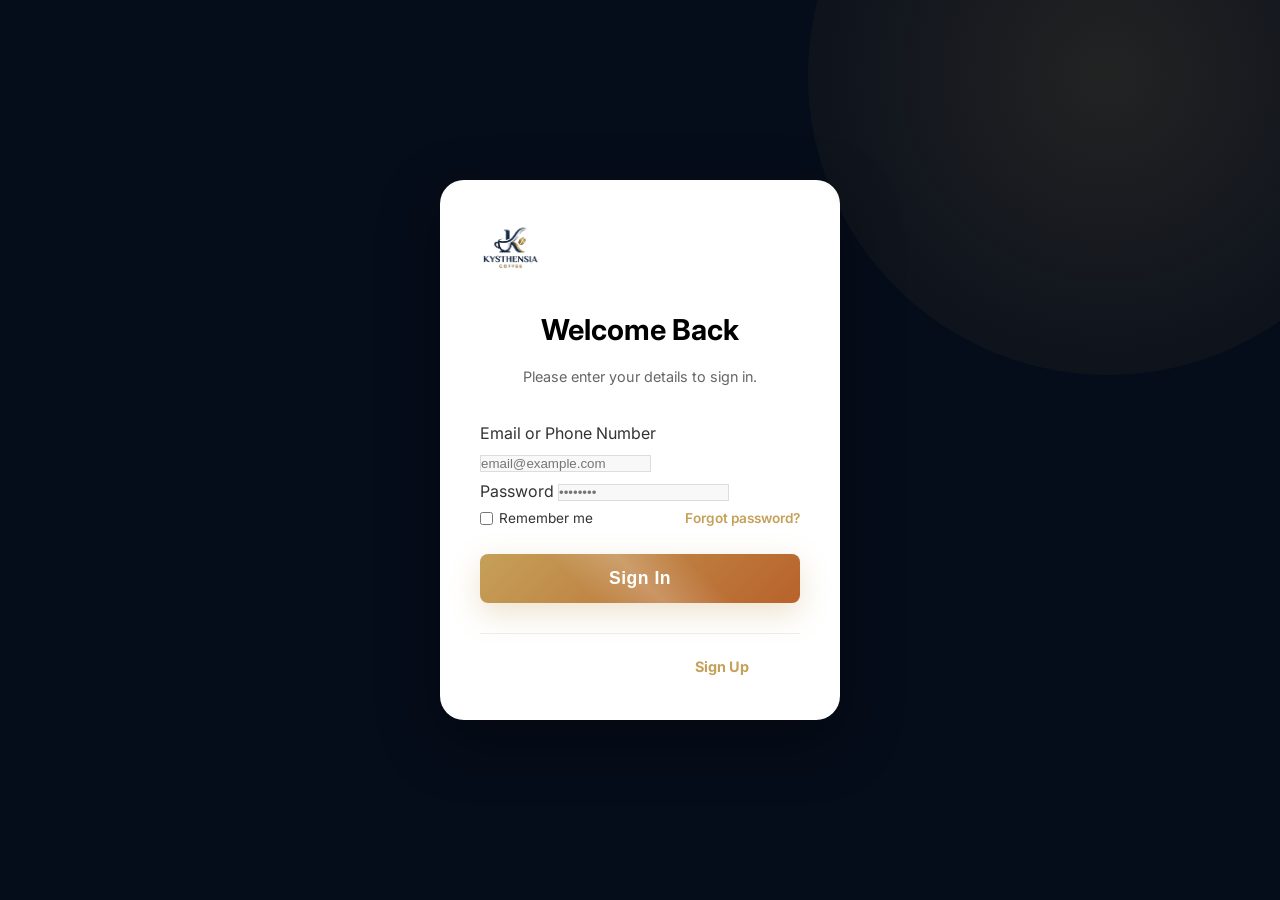
==== auth.html @ d2fade2a "Add files via upload updates version" ====
<!DOCTYPE html>
<html lang="en">
<head>
  <meta charset="UTF-8">
  <meta name="viewport" content="width=device-width, initial-scale=1.0">
  <title>Login & Register | Kyesthensia Cafe</title>
  <link rel="stylesheet" href="styles.css">
  <link href="https://fonts.googleapis.com/css2?family=Playfair+Display:wght@600;700&family=Inter:wght@400;500;600;700&display=swap" rel="stylesheet">
</head>
<body class="auth-body">
  <div class="auth-container">
    <div class="auth-card">
      <div class="auth-header">
        <a href="index.html">
          <img src="images/logo2.png" alt="Kyesthensia Logo" class="auth-logo">
        </a>
        <h1 id="authTitle">Welcome Back</h1>
        <p id="authSubtitle">Please enter your details to sign in.</p>
      </div>

      <!-- Login Form -->
      <form id="loginForm" class="auth-form">
        <div class="form-group">
          <label for="loginEmail">Email or Phone Number</label>
          <input type="text" id="loginEmail" placeholder="email@example.com" required>
        </div>
        <div class="form-group">
          <label for="loginPassword">Password</label>
          <input type="password" id="loginPassword" placeholder="••••••••" required>
        </div>
        <div class="auth-actions">
          <label class="remember-me">
            <input type="checkbox"> Remember me
          </label>
          <a href="#" class="forgot-link">Forgot password?</a>
        </div>
        <button type="submit" class="btn btn-full">Sign In</button>
      </form>

      <!-- Register Form -->
      <form id="registerForm" class="auth-form hide">
        <div id="registerStep1">
          <div class="form-group">
            <label for="regName">Full Name</label>
            <input type="text" id="regName" placeholder="John Doe" required>
          </div>
          <div class="form-group">
            <label for="otpMethod">Get OTP via</label>
            <select id="otpMethod" class="auth-select">
              <option value="email">Email Address</option>
              <option value="whatsapp">WhatsApp Number</option>
            </select>
          </div>
          <div class="form-group">
            <label for="regContact" id="contactLabel">Email Address</label>
            <input type="text" id="regContact" placeholder="email@example.com" required>
          </div>
          <button type="button" id="sendOtpBtn" class="btn btn-full">Send OTP</button>
        </div>

        <div id="registerStep2" class="hide">
          <p class="otp-message" id="otpMsg">We've sent a 4-digit code to your email.</p>
          <div class="otp-container">
            <input type="text" maxlength="1" class="otp-input" placeholder="•">
            <input type="text" maxlength="1" class="otp-input" placeholder="•">
            <input type="text" maxlength="1" class="otp-input" placeholder="•">
            <input type="text" maxlength="1" class="otp-input" placeholder="•">
          </div>
          <button type="submit" class="btn btn-full">Verify & Create Account</button>
          <p class="resend-otp">Didn't receive code? <a href="#">Resend</a></p>
        </div>
      </form>

      <div class="auth-footer">
        <p id="toggleText">Don't have an account? <a href="#" id="toggleAuth">Sign Up</a></p>
      </div>
    </div>
  </div>

  <script>
    const loginForm = document.getElementById('loginForm');
    const registerForm = document.getElementById('registerForm');
    const registerStep1 = document.getElementById('registerStep1');
    const registerStep2 = document.getElementById('registerStep2');
    const otpMethod = document.getElementById('otpMethod');
    const contactLabel = document.getElementById('contactLabel');
    const regContact = document.getElementById('regContact');
    const sendOtpBtn = document.getElementById('sendOtpBtn');
    const otpMsg = document.getElementById('otpMsg');
    const toggleAuth = document.getElementById('toggleAuth');
    const authTitle = document.getElementById('authTitle');
    const authSubtitle = document.getElementById('authSubtitle');
    const toggleText = document.getElementById('toggleText');

    let isLogin = true;

    otpMethod.addEventListener('change', () => {
      if (otpMethod.value === 'email') {
        contactLabel.textContent = 'Email Address';
        regContact.placeholder = 'email@example.com';
        regContact.type = 'email';
      } else {
        contactLabel.textContent = 'WhatsApp Number';
        regContact.placeholder = '0300-1234567';
        regContact.type = 'tel';
      }
    });

    toggleAuth.addEventListener('click', (e) => {
      e.preventDefault();
      isLogin = !isLogin;
      resetAuth();

      if (isLogin) {
        loginForm.classList.remove('hide');
        registerForm.classList.add('hide');
        authTitle.textContent = 'Welcome Back';
        authSubtitle.textContent = 'Please enter your details to sign in.';
        toggleText.innerHTML = "Don't have an account? <a href='#' id='toggleAuth'>Sign Up</a>";
      } else {
        loginForm.classList.add('hide');
        registerForm.classList.remove('hide');
        authTitle.textContent = 'Create Account';
        authSubtitle.textContent = 'Join our premium coffee community.';
        toggleText.innerHTML = "Already have an account? <a href='#' id='toggleAuth'>Sign In</a>";
      }
      
      document.getElementById('toggleAuth').addEventListener('click', (e) => {
        e.preventDefault();
        toggleAuth.click();
      });
    });

    function resetAuth() {
      registerStep1.classList.remove('hide');
      registerStep2.classList.add('hide');
    }

    sendOtpBtn.addEventListener('click', () => {
      const contact = regContact.value;
      if (!contact) {
        alert('Please fill in the contact details.');
        return;
      }
      sendOtpBtn.textContent = 'Sending OTP...';
      setTimeout(() => {
        registerStep1.classList.add('hide');
        registerStep2.classList.remove('hide');
        otpMsg.textContent = `We've sent a 4-digit code to your ${otpMethod.value === 'email' ? 'email' : 'WhatsApp'}: ${contact}`;
        authSubtitle.textContent = 'Verification Required';
      }, 1000);
    });

    // Auto-focus next OTP input
    const inputs = document.querySelectorAll('.otp-input');
    inputs.forEach((input, index) => {
      input.addEventListener('input', () => {
        if (input.value && index < inputs.length - 1) {
          inputs[index + 1].focus();
        }
      });
    });

    registerForm.addEventListener('submit', (e) => {
      e.preventDefault();
      const btn = registerForm.querySelector('button[type="submit"]');
      btn.textContent = 'Verifying...';
      setTimeout(() => {
        localStorage.setItem('isLoggedIn', 'true');
        alert('Registration Successful!');
        window.location.href = 'index.html';
      }, 1500);
    });

    loginForm.addEventListener('submit', (e) => {
      e.preventDefault();
      const btn = loginForm.querySelector('button');
      btn.textContent = 'Signing in...';
      setTimeout(() => {
        localStorage.setItem('isLoggedIn', 'true');
        alert('Welcome back!');
        window.location.href = 'index.html';
      }, 1500);
    });
  </script>
</body>
</html>
---- styles.css ----
:root {
  --bg: #0c1b33;
  /* Updated to Navy */
  --dark: #060d1a;
  --dark-soft: #0a1629;
  --light: #f4f7fa;
  --text-dark: #0a1d37;
  --muted: #6b7a8f;
  --accent: #c5a059;
  /* Updated to Gold */
  --accent-dark: #a6823e;
  --glow: #e6d5b8;
}

* {
  margin: 0;
  padding: 0;
  box-sizing: border-box;
}

html {
  scroll-behavior: smooth;
}

/* Custom Scrollbar */
::-webkit-scrollbar {
  width: 10px;
}

::-webkit-scrollbar-track {
  background: #060d1a;
}

::-webkit-scrollbar-thumb {
  background: var(--accent);
  border-radius: 5px;
  border: 3px solid #060d1a;
}

::-webkit-scrollbar-thumb:hover {
  background: var(--accent-dark);
}

body {
  font-family: "Inter", "Segoe UI", Arial, sans-serif;
  background: #060d1a;
  color: #fff;
  line-height: 1.8;
  position: relative;
  overflow-x: hidden;
}

/* Premium Grain Texture Overlay */
body::after {
  content: "";
  position: fixed;
  top: 0;
  left: 0;
  width: 100%;
  height: 100%;
  background: url("https://www.transparenttextures.com/patterns/carbon-fibre.png");
  opacity: 0.03;
  pointer-events: none;
  z-index: 9999;
}

body::before {
  content: "";
  position: fixed;
  inset: -25% -10% auto auto;
  width: 600px;
  height: 600px;
  border-radius: 50%;
  background: radial-gradient(circle, rgba(197, 160, 89, 0.15), rgba(12, 27, 51, 0));
  pointer-events: none;
  animation: glowFloat 15s ease-in-out infinite;
  z-index: 0;
}

main,
header,
footer,
.whatsapp-float,
.scroll-top {
  position: relative;
  z-index: 1;
}

img {
  max-width: 100%;
  display: block;
}

.preloader {
  position: fixed;
  inset: 0;
  z-index: 9999;
  background: radial-gradient(circle at 20% 10%, #1a2b4a 0%, #060d1a 52%, #03070d 100%);
  display: grid;
  place-items: center;
  transition: opacity 0.5s ease, visibility 0.5s ease;
}

.preloader.hide {
  opacity: 0;
  visibility: hidden;
}

.preloader-box {
  text-align: center;
  color: #ffe5d1;
}

.preloader-logo {
  width: 92px;
  height: 92px;
  border-radius: 50%;
  object-fit: cover;
  margin: 0 auto 12px;
  border: 2px solid rgba(255, 214, 180, 0.7);
  box-shadow: 0 0 24px rgba(255, 214, 180, 0.25);
}

.preloader-box p {
  font-family: "Playfair Display", Georgia, serif;
  letter-spacing: 0.5px;
  margin-bottom: 14px;
}

.preloader-ring {
  width: 44px;
  height: 44px;
  border-radius: 50%;
  display: inline-block;
  border: 3px solid rgba(255, 214, 180, 0.26);
  border-top-color: #ffd6b4;
  animation: spinLoader 0.9s linear infinite;
}

.container {
  width: min(1240px, 92%);
  margin: 0 auto;
}

.hero {
  background: url("https://images.unsplash.com/photo-1517686469429-8bdb88b9f907?auto=format&fit=crop&w=1400&q=80") center/cover no-repeat;
}

.hero-overlay {
  background: linear-gradient(110deg,
      rgba(0, 0, 0, 0.8),
      rgba(36, 20, 12, 0.76),
      rgba(0, 0, 0, 0.82));
  min-height: 100vh;
  display: flex;
  flex-direction: column;
  align-items: center;
  justify-content: center;
  text-align: center;
}

.navbar {
  position: fixed;
  top: 0;
  left: 0;
  width: 100%;
  padding: 24px 5%;
  display: flex;
  align-items: center;
  justify-content: space-between;
  background: transparent;
  z-index: 10000;
  transition: all 0.6s cubic-bezier(0.16, 1, 0.3, 1);
}

.navbar.scrolled {
  padding: 12px 5%;
  background: rgba(6, 13, 26, 0.9);
  backdrop-filter: blur(20px);
  -webkit-backdrop-filter: blur(20px);
  border-bottom: 1px solid rgba(197, 160, 89, 0.1);
  box-shadow: 0 10px 30px rgba(0, 0, 0, 0.2);
}

.menu-toggle {
  display: none;
  flex-direction: column;
  gap: 5px;
  cursor: pointer;
  z-index: 1001;
}

.menu-toggle span {
  width: 25px;
  height: 3px;
  background-color: var(--glow);
  border-radius: 3px;
  transition: 0.3s;
}

.menu-toggle.active span:nth-child(1) {
  transform: translateY(8px) rotate(45deg);
}

.menu-toggle.active span:nth-child(2) {
  opacity: 0;
}

.menu-toggle.active span:nth-child(3) {
  transform: translateY(-8px) rotate(-45deg);
}

.logo-link {
  display: block;
  padding: 8px;
  border-radius: 12px;
  background: rgba(255, 255, 255, 0.03);
  backdrop-filter: blur(8px);
  transition: all 0.3s ease;
  border: 1px solid rgba(255, 255, 255, 0.05);
}

.navbar.scrolled .logo-link {
  background: transparent;
  backdrop-filter: none;
  border-color: transparent;
}

.nav-logo {
  height: 60px;
  /* Increased size slightly */
  width: auto;
  object-fit: contain;
  filter: drop-shadow(0 0 8px rgba(197, 160, 89, 0.3));
  /* Added glow for visibility */
}

.nav-links {
  list-style: none;
  display: flex;
  flex-wrap: wrap;
  gap: 18px;
}

.nav-links a {
  color: #f0ddd0;
  text-decoration: none;
  font-size: 0.95rem;
  position: relative;
  transition: color 0.2s ease;
}

.nav-links a::after {
  content: "";
  position: absolute;
  left: 0;
  bottom: -4px;
  width: 100%;
  height: 2px;
  background: #e7b894;
  transform: scaleX(0);
  transform-origin: left;
  transition: transform 0.2s ease;
}

.nav-links a:hover {
  color: #fff3e8;
}

.nav-links a:hover::after {
  transform: scaleX(1);
}

.hero-content {
  max-width: 760px;
  margin: 0 auto;
  padding: 0 5%;
  margin-top: 60px;
  /* Offset for fixed navbar */
}

.tag {
  color: #f0c29d;
  text-transform: uppercase;
  letter-spacing: 1px;
  font-size: 0.9rem;
  font-weight: 700;
}

.hero-content h2 {
  font-family: "Playfair Display", Georgia, serif;
  font-size: clamp(2.5rem, 8vw, 4.5rem);
  line-height: 1.1;
  margin: 15px 0 20px;
  font-weight: 700;
  background: linear-gradient(to bottom, #fff, #c5a059);
  -webkit-background-clip: text;
  -webkit-text-fill-color: transparent;
}

.hero-content p {
  color: rgba(255, 255, 255, 0.8);
  margin-bottom: 35px;
  font-size: 1.25rem;
  max-width: 600px;
  letter-spacing: 0.3px;
}

.hero-actions {
  display: flex;
  justify-content: center;
  gap: 12px;
  flex-wrap: wrap;
}

.poster-slider {
  margin-top: 22px;
  position: relative;
  width: min(760px, 100%);
  height: 250px;
  border-radius: 12px;
  overflow: hidden;
  border: 1px solid rgba(255, 214, 180, 0.35);
  box-shadow: 0 14px 28px rgba(0, 0, 0, 0.34);
}

.poster-slide {
  position: absolute;
  inset: 0;
  opacity: 0;
  transform: scale(1.02);
  transition: opacity 0.5s ease, transform 0.8s ease;
}

.poster-slide.active {
  opacity: 1;
  transform: scale(1);
}

.poster-slide img {
  width: 100%;
  height: 100%;
  object-fit: cover;
}

.poster-caption {
  position: absolute;
  left: 12px;
  bottom: 12px;
  padding: 7px 10px;
  background: rgba(8, 8, 8, 0.62);
  border: 1px solid rgba(255, 214, 180, 0.35);
  border-radius: 7px;
  color: #fff2e8;
  font-weight: 600;
  font-size: 0.88rem;
}

.poster-dots {
  position: absolute;
  right: 12px;
  bottom: 12px;
  display: flex;
  gap: 6px;
  z-index: 2;
}

.poster-dots span {
  width: 8px;
  height: 8px;
  border-radius: 50%;
  background: rgba(255, 255, 255, 0.55);
}

.poster-dots span.active {
  background: var(--glow);
}

.btn {
  display: inline-block;
  border: none;
  text-decoration: none;
  background: linear-gradient(135deg, var(--accent) 0%, var(--accent-dark) 100%);
  color: #fff;
  padding: 14px 32px;
  border-radius: 50px;
  font-weight: 600;
  font-size: 0.95rem;
  cursor: pointer;
  transition: all 0.4s cubic-bezier(0.175, 0.885, 0.32, 1.275);
  box-shadow: 0 10px 30px rgba(197, 160, 89, 0.3);
  position: relative;
  overflow: hidden;
}

.btn::after {
  content: "";
  position: absolute;
  top: -50%;
  left: -50%;
  width: 200%;
  height: 200%;
  background: linear-gradient(rgba(255, 255, 255, 0), rgba(255, 255, 255, 0.2), rgba(255, 255, 255, 0));
  transform: rotate(45deg);
  transition: all 0.6s ease;
}

.btn:hover::after {
  left: 100%;
  top: 100%;
}

.btn:hover {
  transform: translateY(-4px) scale(1.05);
  box-shadow: 0 15px 40px rgba(197, 160, 89, 0.4);
}

.btn-outline {
  background: transparent;
  border: 1px solid var(--accent);
  color: var(--accent);
}

.btn-outline:hover {
  background: var(--accent);
  color: #fff;
}

.section {
  padding: 84px 0;
}

.light-section {
  background: linear-gradient(180deg, #fffdfb 0%, var(--light) 100%);
  color: var(--text-dark);
}

.dark-section {
  background: url("https://images.unsplash.com/photo-1459755486867-b55449bb39ff?auto=format&fit=crop&w=1400&q=80") center/cover no-repeat;
}

.dark-section .container {
  background: rgba(17, 17, 17, 0.88);
  border-radius: 14px;
  padding: 28px;
}

.center-title {
  font-family: "Playfair Display", Georgia, serif;
  text-align: center;
  font-size: clamp(1.8rem, 3vw, 2.4rem);
  margin-bottom: 28px;
}

.product-grid {
  display: grid;
  grid-template-columns: repeat(3, minmax(0, 1fr));
  gap: 14px;
}

.product-card {
  background: #fff;
  border-radius: 20px;
  overflow: hidden;
  border: 1px solid rgba(197, 160, 89, 0.1);
  transition: all 0.5s cubic-bezier(0.165, 0.84, 0.44, 1);
  box-shadow: 0 10px 30px rgba(0, 0, 0, 0.05);
  position: relative;
}

.product-card::before {
  content: "";
  position: absolute;
  inset: 0;
  border-radius: 20px;
  padding: 2px;
  background: linear-gradient(135deg, var(--accent), transparent);
  -webkit-mask: linear-gradient(#fff 0 0) content-box, linear-gradient(#fff 0 0);
  mask: linear-gradient(#fff 0 0) content-box, linear-gradient(#fff 0 0);
  -webkit-mask-composite: xor;
  mask-composite: exclude;
  opacity: 0;
  transition: opacity 0.5s ease;
}

.product-card:hover::before {
  opacity: 1;
}

.product-card:hover {
  transform: translateY(-10px);
  box-shadow: 0 30px 60px rgba(12, 27, 51, 0.15);
}

.product-card img {
  height: 240px;
  width: 100%;
  object-fit: cover;
  transition: transform 0.8s cubic-bezier(0.165, 0.84, 0.44, 1);
}

.product-card:hover img {
  transform: scale(1.05);
}

.product-meta {
  padding: 20px;
  background: #fff;
}

.product-meta h4 {
  color: var(--text-dark);
  font-family: "Playfair Display", serif;
  font-size: 1.2rem;
  margin-bottom: 10px;
  font-weight: 700;
}

.product-row {
  display: flex;
  align-items: center;
  justify-content: space-between;
}

.product-row span {
  color: var(--accent-dark);
  font-weight: 700;
  font-size: 1.1rem;
}

.product-link {
  display: block;
}

.details-btn {
  border: 1px solid var(--accent);
  background: transparent;
  color: var(--accent);
  border-radius: 20px;
  font-size: 0.85rem;
  padding: 8px 16px;
  cursor: pointer;
  text-decoration: none;
  font-weight: 600;
  transition: all 0.3s ease;
}

.details-btn:hover {
  background: var(--accent);
  color: #fff;
  box-shadow: 0 4px 15px rgba(197, 160, 89, 0.4);
}

.product-detail-wrap {
  max-width: 1000px;
}

.product-detail-card {
  margin-top: 20px;
  background: linear-gradient(180deg, #151313, #0f0f0f);
  border: 1px solid #37271f;
  border-radius: 14px;
  overflow: hidden;
  display: grid;
  grid-template-columns: 1fr 1fr;
}

.product-detail-card img {
  width: 100%;
  height: 100%;
  min-height: 360px;
  object-fit: cover;
}

.product-detail-content {
  padding: 26px;
}

.product-detail-content h1 {
  font-family: "Playfair Display", Georgia, serif;
  margin-bottom: 8px;
}

.detail-price {
  color: #f3ceb1;
  font-size: 1.2rem;
  font-weight: 700;
  margin-bottom: 12px;
}

.detail-points {
  margin-top: 14px;
  margin-left: 20px;
}

.detail-points li {
  color: #d4bca9;
  margin-bottom: 8px;
}

.offer-banner {
  background: linear-gradient(rgba(245, 242, 238, 0.9), rgba(245, 242, 238, 0.9)),
    url("https://images.unsplash.com/photo-1509440159596-0249088772ff?auto=format&fit=crop&w=1400&q=80") center/cover no-repeat;
  color: var(--text-dark);
  padding: 56px 0;
  position: relative;
}

.offer-banner::before {
  content: "";
  position: absolute;
  inset: 0;
  background: linear-gradient(120deg, rgba(208, 122, 60, 0.08), rgba(255, 214, 180, 0.08));
  animation: shineMove 6s linear infinite;
  pointer-events: none;
}

.offer-content {
  text-align: center;
}

.offer-content h3 {
  font-size: clamp(1.8rem, 3vw, 2.5rem);
}

.offer-content p {
  margin: 12px auto 22px;
  max-width: 620px;
}

.quick-making {
  background: #060d1a;
  position: relative;
  overflow: hidden;
}

.quick-making::before {
  content: "";
  position: absolute;
  top: 0;
  right: 0;
  width: 40%;
  height: 100%;
  background: radial-gradient(circle at 100% 50%, rgba(197, 160, 89, 0.05), transparent);
  pointer-events: none;
}

.quick-making-wrap {
  display: grid;
  grid-template-columns: 1fr 1.1fr;
  gap: 60px;
  align-items: center;
}

.center-title.left {
  text-align: left;
  color: var(--glow);
  margin-bottom: 14px;
}

.quick-text {
  color: rgba(255, 255, 255, 0.7);
  margin-bottom: 30px;
  font-size: 1.1rem;
}

.quick-steps {
  list-style: none;
  counter-reset: steps;
}

.quick-steps li {
  position: relative;
  padding-left: 50px;
  margin-bottom: 25px;
  color: #fff;
  font-weight: 500;
}

.quick-steps li::before {
  counter-increment: steps;
  content: counter(steps);
  position: absolute;
  left: 0;
  top: 50%;
  transform: translateY(-50%);
  width: 32px;
  height: 32px;
  background: var(--accent);
  color: #fff;
  border-radius: 50%;
  display: grid;
  place-items: center;
  font-size: 0.9rem;
  font-weight: 700;
  box-shadow: 0 5px 15px rgba(197, 160, 89, 0.3);
}

.quick-video-box {
  border: 1px solid #3a281f;
  border-radius: 12px;
  overflow: hidden;
  box-shadow: 0 14px 28px rgba(0, 0, 0, 0.3);
  background: #0f0f0f;
}

.quick-video-box video {
  width: 100%;
  display: block;
  min-height: 280px;
  object-fit: cover;
}

.category-tabs {
  display: flex;
  justify-content: center;
  flex-wrap: wrap;
  gap: 12px;
  margin: -8px 0 24px;
}

.category-tabs span {
  border: 1px solid #e1d4c8;
  padding: 6px 12px;
  border-radius: 999px;
  font-size: 0.85rem;
  color: #56453a;
  cursor: pointer;
  transition: all 0.3s ease;
}

.category-tabs span:hover,
.category-tabs span.active {
  background: var(--accent);
  color: #fff;
  border-color: var(--accent);
}

.gallery-grid {
  display: grid;
  grid-template-columns: repeat(3, minmax(0, 1fr));
  gap: 20px;
}

.gallery-item {
  position: relative;
  overflow: hidden;
  border-radius: 20px;
  height: 300px;
}

.gallery-grid img {
  width: 100%;
  height: 100%;
  object-fit: cover;
  transition: all 0.6s cubic-bezier(0.165, 0.84, 0.44, 1);
  filter: grayscale(20%);
}

.gallery-item.hide {
  display: none !important;
}

.gallery-overlay {
  position: absolute;
  inset: 0;
  background: rgba(12, 27, 51, 0.7);
  backdrop-filter: blur(4px);
  display: flex;
  align-items: center;
  justify-content: center;
  opacity: 0;
  transition: opacity 0.4s ease;
}

.gallery-item:hover .gallery-overlay {
  opacity: 1;
}

.gallery-item:hover img {
  transform: scale(1.1);
  filter: grayscale(0%);
}

.order-btn {
  background: var(--accent);
  color: #fff;
  padding: 12px 24px;
  border-radius: 50px;
  text-decoration: none;
  font-weight: 700;
  font-size: 0.9rem;
  transform: translateY(20px);
  transition: all 0.4s cubic-bezier(0.175, 0.885, 0.32, 1.275);
}

.gallery-item:hover .order-btn {
  transform: translateY(0);
}

.order-btn:hover {
  background: var(--accent-dark);
  box-shadow: 0 10px 20px rgba(0, 0, 0, 0.3);
}

.contact-wrap {
  display: grid;
  grid-template-columns: 1.3fr 1fr;
  gap: 18px;
}

.contact-wrap h3 {
  font-family: "Playfair Display", Georgia, serif;
  font-size: 2rem;
  margin-bottom: 8px;
}

.reveal {
  opacity: 0;
  transform: translateY(18px);
  transition: opacity 0.55s ease, transform 0.55s ease;
}

.reveal.show {
  opacity: 1;
  transform: translateY(0);
}

.contact-wrap p {
  color: #e5d8ce;
}

.about-highlight p+p {
  margin-top: 8px;
}

.site-footer {
  background: #03070d;
  color: rgba(255, 255, 255, 0.6);
  border-top: 1px solid rgba(197, 160, 89, 0.1);
  margin-top: 100px;
}

.footer-grid {
  display: grid;
  grid-template-columns: 2fr 1fr 1fr 1fr;
  gap: 50px;
  padding: 80px 0;
}

.site-footer h4 {
  font-family: "Playfair Display", Georgia, serif;
  color: #fff;
  font-size: 1.5rem;
  margin-bottom: 25px;
  position: relative;
}

.site-footer h4::after {
  content: "";
  position: absolute;
  left: 0;
  bottom: -10px;
  width: 30px;
  height: 2px;
  background: var(--accent);
}

.site-footer p,
.site-footer li,
.site-footer a {
  color: rgba(255, 255, 255, 0.6);
  font-size: 1rem;
  text-decoration: none;
  transition: color 0.3s ease;
}

.site-footer a:hover {
  color: var(--accent);
}

.footer-bottom {
  border-top: 1px solid rgba(255, 255, 255, 0.05);
  padding: 30px 0;
  text-align: center;
}

.footer-bottom p:last-child {
  margin-top: 10px;
  font-size: 0.85rem;
  color: var(--accent);
  text-transform: uppercase;
  letter-spacing: 2px;
  font-weight: 700;
}

.whatsapp-float {
  position: fixed;
  left: 18px;
  bottom: 20px;
  z-index: 999;
}

.fab {
  width: 48px;
  height: 48px;
  border-radius: 50%;
  display: grid;
  place-items: center;
  border: none;
  cursor: pointer;
  text-decoration: none;
  box-shadow: 0 10px 24px rgba(0, 0, 0, 0.3);
  transition: transform 0.25s ease, opacity 0.25s ease;
}

.fab:hover {
  transform: translateY(-3px);
}

.whatsapp-float {
  background: #25d366;
  color: #052910;
  border: 1px solid #1fb95a;
  animation: softPulse 2s ease-in-out infinite;
}

.whatsapp-float svg {
  width: 24px;
  height: 24px;
  fill: #ffffff;
}

.scroll-top {
  position: fixed;
  right: 18px;
  bottom: 20px;
  z-index: 999;
  background: #111111;
  color: #f4ddca;
  border: 1px solid #3b2f28;
  font-size: 1.2rem;
  opacity: 0;
  pointer-events: none;
  transform: translateY(10px);
}

.scroll-top.show {
  opacity: 1;
  pointer-events: auto;
  transform: translateY(0);
  animation: bounceIn 0.35s ease;
}

@keyframes bounceIn {
  0% {
    transform: scale(0.8) translateY(10px);
  }

  60% {
    transform: scale(1.06) translateY(-2px);
  }

  100% {
    transform: scale(1) translateY(0);
  }
}

@keyframes glowFloat {

  0%,
  100% {
    transform: translate(0, 0);
  }

  50% {
    transform: translate(-20px, 18px);
  }
}

@keyframes softPulse {

  0%,
  100% {
    box-shadow: 0 10px 24px rgba(0, 0, 0, 0.3);
  }

  50% {
    box-shadow: 0 0 0 6px rgba(37, 211, 102, 0.16), 0 10px 24px rgba(0, 0, 0, 0.3);
  }
}

@keyframes shineMove {
  0% {
    transform: translateX(-10%);
  }

  50% {
    transform: translateX(10%);
  }

  100% {
    transform: translateX(-10%);
  }
}

@keyframes spinLoader {
  to {
    transform: rotate(360deg);
  }
}

@media (max-width: 900px) {

  .product-grid,
  .gallery-grid,
  .contact-wrap,
  .quick-making-wrap {
    grid-template-columns: repeat(2, minmax(0, 1fr));
  }

  .footer-grid {
    grid-template-columns: repeat(2, minmax(0, 1fr));
  }
}

@media (max-width: 640px) {
  .product-grid {
    display: flex;
    overflow-x: auto;
    padding: 20px 0;
    gap: 15px;
    scroll-snap-type: x mandatory;
    scrollbar-width: none;
  }

  .product-grid::after {
    content: "";
    flex: 0 0 5%;
  }

  .product-card {
    flex: 0 0 260px;
    scroll-snap-align: center;
  }

  .navbar {
    padding: 14px 5%;
  }

  .menu-toggle {
    display: flex;
  }

  .nav-links {
    position: absolute;
    top: 100%;
    left: 0;
    width: 100%;
    background: rgba(15, 10, 8, 0.98);
    backdrop-filter: blur(15px);
    -webkit-backdrop-filter: blur(15px);
    flex-direction: column;
    align-items: center;
    padding: 30px 0;
    gap: 24px;
    clip-path: circle(0% at 50% -20%);
    transition: all 0.4s ease-out;
    border-bottom: 1px solid rgba(255, 214, 180, 0.1);
    box-shadow: 0 10px 20px rgba(0, 0, 0, 0.5);
  }

  .nav-links.open {
    clip-path: circle(150% at 50% -20%);
  }

  .nav-links a {
    font-size: 1.1rem;
    font-weight: 500;
  }

  .hero-actions .btn {
    width: 100%;
    text-align: center;
  }

  .poster-slider {
    height: 190px;
  }

  .product-detail-card {
    grid-template-columns: 1fr;
  }

  .product-grid,
  .gallery-grid,
  .contact-wrap,
  .footer-grid,
  .quick-making-wrap {
    grid-template-columns: 1fr;
  }

  .section {
    padding: 56px 0;
  }

  .whatsapp-float {
    left: 12px;
    bottom: 14px;
  }

  .scroll-top {
    right: 20px;
    bottom: 20px;
    width: 44px;
    height: 44px;
    font-size: 0.6rem;
  }

  .fab {
    width: 44px;
    height: 44px;
  }
}

/* Popup Modal Styles */
.popup-modal {
  position: fixed;
  inset: 0;
  background: rgba(0, 0, 0, 0.85);
  z-index: 10000;
  display: flex;
  align-items: center;
  justify-content: center;
  opacity: 0;
  visibility: hidden;
  transition: opacity 0.4s ease, visibility 0.4s ease;
  backdrop-filter: blur(5px);
}

.popup-modal.show {
  opacity: 1;
  visibility: visible;
}

.popup-content {
  position: relative;
  width: 90%;
  max-width: 500px;
  background: linear-gradient(145deg, #1f1511 0%, #110b08 100%);
  border-radius: 16px;
  padding: 24px;
  border: 1px solid #3d2a20;
  box-shadow: 0 25px 50px rgba(0, 0, 0, 0.7), 0 0 0 1px rgba(255, 214, 180, 0.1) inset;
  transform: scale(0.95);
  transition: transform 0.4s cubic-bezier(0.175, 0.885, 0.32, 1.275);
}

.popup-modal.show .popup-content {
  transform: scale(1);
}

.popup-header {
  text-align: center;
  margin-bottom: 20px;
}

.popup-header h2 {
  font-family: "Playfair Display", Georgia, serif;
  font-size: 1.8rem;
  color: var(--glow);
  margin-bottom: 6px;
  letter-spacing: 0.5px;
}

.popup-header p {
  color: #d4bca9;
  font-size: 0.95rem;
}

.close-popup {
  position: absolute;
  top: -12px;
  right: -12px;
  width: 38px;
  height: 38px;
  background: var(--accent);
  color: #fff;
  border: 2px solid #110b08;
  border-radius: 50%;
  font-size: 22px;
  cursor: pointer;
  z-index: 10;
  display: flex;
  align-items: center;
  justify-content: center;
  box-shadow: 0 4px 12px rgba(0, 0, 0, 0.4);
  transition: transform 0.2s ease, background 0.2s ease;
}

.close-popup:hover {
  background: var(--accent-dark);
  transform: scale(1.1) rotate(90deg);
}

.popup-modal .poster-slider {
  margin-top: 0;
  width: 100%;
  height: 280px;
  border-radius: 12px;
  border: none;
  box-shadow: 0 8px 24px rgba(0, 0, 0, 0.5);
}

/* Order Modal v2 (Based on reference image) */
.order-popup-v2 {
  max-width: 900px;
  width: 95%;
  padding: 0;
  background: #fff;
  color: #333;
  overflow: hidden;
  border-radius: 24px;
}

.order-main-wrap {
  display: grid;
  grid-template-columns: 1fr 1.2fr;
  max-height: 80vh;
  overflow-y: auto;
}

.order-image-side {
  background: #f8f8f8;
  display: flex;
  align-items: center;
  justify-content: center;
  padding: 40px;
}

.order-image-side img {
  width: 100%;
  max-width: 350px;
  height: auto;
  object-fit: contain;
}

.order-content-side {
  padding: 40px;
  text-align: left;
}

.order-header h2 {
  font-size: 2rem;
  margin-bottom: 8px;
  color: #000;
}

.order-price {
  margin-bottom: 20px;
  display: flex;
  gap: 12px;
  align-items: center;
}

.old-price {
  text-decoration: line-through;
  color: #888;
  font-size: 1.1rem;
}

.new-price {
  color: #000;
  font-weight: 700;
  font-size: 1.4rem;
}

.order-desc {
  color: #666;
  line-height: 1.6;
  margin-bottom: 30px;
  font-size: 0.95rem;
}

.selection-header {
  background: #f1f1f1;
  padding: 12px 20px;
  border-radius: 12px;
  display: flex;
  justify-content: space-between;
  align-items: center;
  font-weight: 700;
  margin: 20px 0;
}

.tag-required {
  background: #ffd700;
  color: #000;
  font-size: 0.7rem;
  padding: 4px 8px;
  border-radius: 6px;
  text-transform: uppercase;
}

.option-group {
  margin-bottom: 20px;
}

.option-item {
  padding: 12px 0;
  border-bottom: 1px solid #eee;
}

.option-item label {
  display: flex;
  align-items: center;
  justify-content: space-between;
  cursor: pointer;
  width: 100%;
}

.option-label {
  flex-grow: 1;
  margin-left: 12px;
  font-weight: 500;
}

.option-price {
  color: #666;
  font-size: 0.9rem;
}

.option-item input[type="radio"] {
  width: 20px;
  height: 20px;
  accent-color: #000;
}

/* Bottom Bar */
.order-footer {
  padding: 20px 40px;
  border-top: 1px solid #eee;
  display: flex;
  align-items: center;
  justify-content: space-between;
  background: #fff;
}

.quantity-control {
  display: flex;
  align-items: center;
  gap: 20px;
  background: #f1f1f1;
  padding: 8px 16px;
  border-radius: 12px;
}

.qty-btn {
  background: #ccc;
  border: none;
  width: 32px;
  height: 32px;
  border-radius: 8px;
  font-size: 1.2rem;
  font-weight: 700;
  cursor: pointer;
  display: flex;
  align-items: center;
  justify-content: center;
}

.qty-btn:hover {
  background: #bbb;
}

#qtyDisplay {
  font-weight: 700;
  font-size: 1.2rem;
  min-width: 20px;
  text-align: center;
}

.add-to-cart-btn {
  background: #000;
  color: #fff;
  border: none;
  padding: 16px 30px;
  border-radius: 12px;
  display: flex;
  justify-content: space-between;
  align-items: center;
  gap: 40px;
  font-weight: 700;
  font-size: 1.1rem;
  cursor: pointer;
  transition: transform 0.2s;
}

.add-to-cart-btn:hover {
  transform: scale(1.02);
}

.total-price {
  opacity: 0.8;
}

/* Cart Icon in Nav */
.cart-trigger {
  position: relative;
  cursor: pointer;
  margin-left: 15px;
}

.cart-count {
  position: absolute;
  top: -8px;
  right: -8px;
  background: var(--accent);
  color: #fff;
  font-size: 0.7rem;
  width: 18px;
  height: 18px;
  border-radius: 50%;
  display: grid;
  place-items: center;
  font-weight: 700;
}

.scroll-top {
  position: fixed;
  bottom: 40px;
  right: 40px;
  width: 56px;
  height: 56px;
  background: var(--accent);
  color: #fff;
  border-radius: 50%;
  display: flex;
  align-items: center;
  justify-content: center;
  text-decoration: none;
  font-size: 0.75rem;
  font-weight: 900;
  text-transform: uppercase;
  letter-spacing: 1.5px;
  z-index: 9999;
  opacity: 0;
  visibility: hidden;
  transition: all 0.5s cubic-bezier(0.23, 1, 0.32, 1);
  box-shadow: 0 15px 35px rgba(0,0,0,0.3);
  border: 1px solid rgba(255,255,255,0.15);
  transform: translateY(20px);
}

.scroll-top::after {
  content: "TOP";
}

.scroll-top.show {
  opacity: 1;
  visibility: visible;
  transform: translateY(0);
}

.scroll-top:hover {
  background: #fff;
  color: var(--accent);
  transform: translateY(-8px);
  box-shadow: 0 20px 40px rgba(0,0,0,0.4);
}

@media (max-width: 768px) {
  .order-main-wrap {
    grid-template-columns: 1fr;
  }

  .order-image-side {
    padding: 20px;
  }

  .order-content-side {
    padding: 20px;
  }

  .order-footer {
    padding: 15px 20px;
    flex-direction: column;
    gap: 15px;
  }

  .add-to-cart-btn {
    width: 100%;
  }
}

/* Auth Page Styles */
.auth-body {
  background: #060d1a;
  min-height: 100vh;
  display: flex;
  align-items: center;
  justify-content: center;
  padding: 20px;
}

.auth-container {
  width: 100%;
  max-width: 400px;
}

.auth-card {
  background: #fff;
  padding: 40px;
  border-radius: 24px;
  text-align: center;
  box-shadow: 0 20px 60px rgba(0, 0, 0, 0.4);
}

.auth-logo {
  height: 60px;
  margin-bottom: 24px;
}

.auth-header h1 {
  font-size: 1.8rem;
  color: #000;
  margin-bottom: 8px;
}

.auth-header p {
  color: #666;
  font-size: 0.9rem;
  margin-bottom: 30px;
}

.auth-form .form-group {
  text-align: left;
}

.auth-form label {
  color: #333;
}

.auth-form input {
  background: #f8f8f8;
  border: 1px solid #ddd;
  color: #000;
}

.auth-actions {
  display: flex;
  justify-content: space-between;
  align-items: center;
  margin-bottom: 24px;
  font-size: 0.85rem;
}

.remember-me {
  color: #666;
  display: flex;
  align-items: center;
  gap: 6px;
}

.forgot-link {
  color: var(--accent);
  text-decoration: none;
  font-weight: 600;
}

.otp-container {
  display: flex;
  gap: 12px;
  justify-content: center;
  margin: 24px 0;
}

.otp-input {
  width: 50px;
  height: 60px;
  text-align: center;
  font-size: 1.5rem;
  font-weight: 700;
  border: 2px solid #ddd;
  border-radius: 12px;
  background: #f8f8f8;
  transition: all 0.3s ease;
}

.otp-input:focus {
  border-color: #000;
  background: #fff;
  outline: none;
}

.resend-otp {
  margin-top: 20px;
  font-size: 0.9rem;
  color: #666;
}

.resend-otp a {
  color: #000;
  font-weight: 700;
  text-decoration: none;
}

.auth-footer {
  margin-top: 30px;
  padding-top: 20px;
  border-top: 1px solid #eee;
  font-size: 0.9rem;
}

.auth-footer a {
  color: var(--accent);
  font-weight: 700;
  text-decoration: none;
}

.hide {
  display: none !important;
}

.btn-full {
  display: block;
  width: 100%;
  text-align: center;
  padding: 14px;
  font-size: 1.1rem;
  letter-spacing: 0.5px;
  border-radius: 8px;
  background: linear-gradient(135deg, var(--accent) 0%, #b8622b 100%);
  animation: pulseButton 2s infinite;
}

/* Deals Scroller (App-like) */
.deals-scroller {
  display: flex;
  gap: 20px;
  overflow-x: auto;
  padding: 20px 0 40px;
  scroll-behavior: smooth;
  scrollbar-width: none;
}

.deals-scroller::after {
  content: "";
  flex: 0 0 5%;
}

.deals-scroller::-webkit-scrollbar {
  display: none;
  /* Chrome/Safari */
}

.deal-card {
  flex: 0 0 300px;
  background: #fff;
  border-radius: 20px;
  overflow: hidden;
  box-shadow: 0 10px 30px rgba(0, 0, 0, 0.05);
  border: 1px solid rgba(197, 160, 89, 0.1);
  transition: transform 0.3s ease;
}

.deal-card:hover {
  transform: translateY(-5px);
}

.deal-card img {
  width: 100%;
  height: 180px;
  object-fit: cover;
}

.deal-info {
  padding: 20px;
}

.deal-info h4 {
  color: var(--text-dark);
  font-family: "Playfair Display", serif;
  font-size: 1.2rem;
  margin-bottom: 5px;
}

.deal-info p {
  color: var(--muted);
  font-size: 0.9rem;
  margin-bottom: 15px;
}

.deal-tag {
  display: inline-block;
  background: var(--accent);
  color: #fff;
  padding: 4px 12px;
  border-radius: 20px;
  font-size: 0.75rem;
  font-weight: 700;
  text-transform: uppercase;
}

@keyframes pulseButton {
  0% {
    box-shadow: 0 0 0 0 rgba(208, 122, 60, 0.4);
  }

  70% {
    box-shadow: 0 0 0 10px rgba(208, 122, 60, 0);
  }

  100% {
    box-shadow: 0 0 0 0 rgba(208, 122, 60, 0);
  }
}

.auth-select {
  width: 100%;
  padding: 14px;
  background: #f8f8f8;
  border: 1px solid #ddd;
  border-radius: 12px;
  color: #000;
  margin-bottom: 20px;
  font-family: inherit;
  font-size: 0.95rem;
  cursor: pointer;
}

.auth-select:focus {
  outline: none;
  border-color: var(--accent);
  box-shadow: 0 0 0 3px rgba(197, 160, 89, 0.1);
}

/* New Arrival Section (v3) */
.new-arrival-banner {
  background: #f7ca8c;
  padding: 60px 20px;
  border-radius: 40px;
  text-align: center;
  margin-bottom: 40px;
  position: relative;
  overflow: hidden;
  box-shadow: inset 0 0 100px rgba(0,0,0,0.05);
}

.banner-content {
  display: flex;
  align-items: center;
  justify-content: center;
  gap: 30px;
}

.banner-content h2 {
  font-family: 'Inter', sans-serif;
  font-weight: 900;
  font-size: 6rem;
  color: #000;
  letter-spacing: -3px;
  margin: 0;
  line-height: 1;
}

.banner-icon {
  width: 100px;
  height: 100px;
  color: #000;
}

.horizontal-product-grid {
  display: grid;
  grid-template-columns: 1fr 1fr;
  gap: 30px;
  padding: 20px 0 60px;
}

.h-product-card {
  background: #fff;
  border-radius: 24px;
  display: flex;
  align-items: center;
  padding: 24px;
  gap: 24px;
  box-shadow: 0 10px 30px rgba(0,0,0,0.05);
  transition: transform 0.3s ease;
  border: 1px solid rgba(0,0,0,0.03);
}

.h-product-card:hover {
  transform: translateY(-5px);
  box-shadow: 0 20px 40px rgba(0,0,0,0.1);
}

.h-card-img {
  flex: 0 0 120px;
  height: 120px;
  border-radius: 16px;
  overflow: hidden;
  background: #f8f8f8;
}

.h-card-img img {
  width: 100%;
  height: 100%;
  object-fit: cover;
}

.h-card-info {
  text-align: left;
}

.h-card-info h4 {
  font-size: 1.4rem;
  color: #000;
  margin-bottom: 8px;
  font-weight: 800;
  line-height: 1.2;
}

.h-card-info p {
  font-size: 0.95rem;
  color: #666;
  margin-bottom: 15px;
  line-height: 1.4;
}

.h-card-price-btn {
  background: #000;
  color: #fff;
  border: none;
  padding: 10px 24px;
  border-radius: 10px;
  font-weight: 800;
  font-size: 1rem;
  cursor: pointer;
  transition: background 0.3s;
}

.h-card-price-btn:hover {
  background: #333;
}

@media (max-width: 992px) {
  .banner-content h2 {
    font-size: 4rem;
  }
  .horizontal-product-grid {
    grid-template-columns: 1fr;
  }
}

@media (max-width: 768px) {
  .new-arrival-banner {
    padding: 40px 10px;
    border-radius: 24px;
  }
  .banner-content {
    flex-direction: column;
    gap: 10px;
  }
  .banner-content h2 {
    font-size: 2.5rem;
  }
  .banner-icon {
    width: 60px;
    height: 60px;
  }
  .h-product-card {
    flex-direction: row;
    padding: 15px;
    gap: 15px;
  }
  .h-card-img {
    flex: 0 0 80px;
    height: 80px;
  }
  .h-card-info h4 {
    font-size: 1.1rem;
  }
}
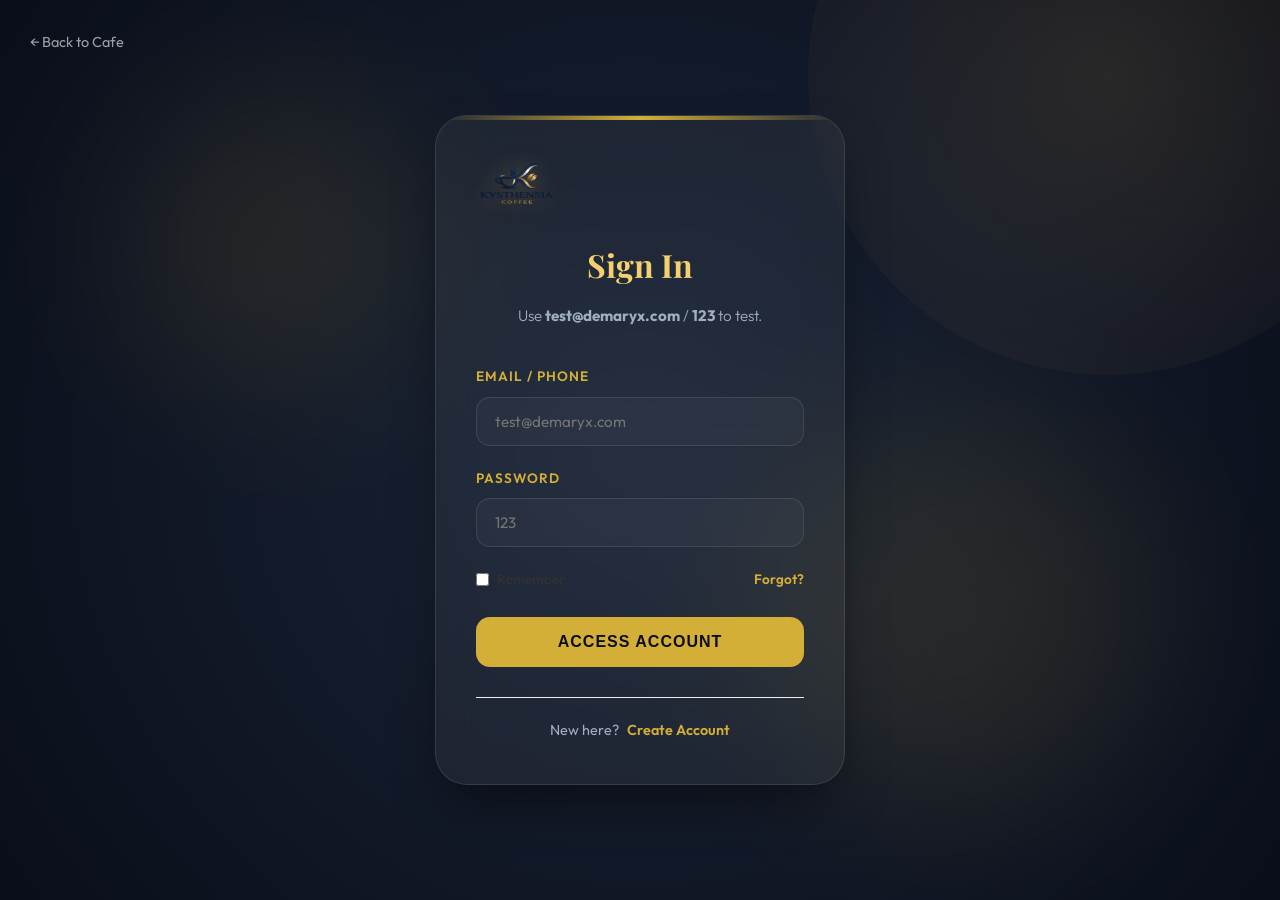
==== commit 796818c4: "Add files via upload update login credentional = u" ====
--- a/auth.html
+++ b/auth.html
@@ -1,78 +1,334 @@
 <!DOCTYPE html>
 <html lang="en">
+
 <head>
   <meta charset="UTF-8">
   <meta name="viewport" content="width=device-width, initial-scale=1.0">
-  <title>Login & Register | Kyesthensia Cafe</title>
+  <title>Auth | Kyesthensia Cafe</title>
   <link rel="stylesheet" href="styles.css">
-  <link href="https://fonts.googleapis.com/css2?family=Playfair+Display:wght@600;700&family=Inter:wght@400;500;600;700&display=swap" rel="stylesheet">
+  <link
+    href="https://fonts.googleapis.com/css2?family=Playfair+Display:wght@600;700&family=Outfit:wght@300;400;600;700&display=swap"
+    rel="stylesheet">
+  <style>
+    :root {
+      --navy: #0a0e1a;
+      --gold: #d4af37;
+      --gold-light: #f4d06f;
+      --glass: rgba(255, 255, 255, 0.05);
+      --glass-border: rgba(255, 255, 255, 0.1);
+    }
+
+    body.auth-body {
+      margin: 0;
+      padding: 0;
+      min-height: 100vh;
+      background: radial-gradient(circle at center, #1a2436 0%, #0a0e1a 100%);
+      display: flex;
+      align-items: center;
+      justify-content: center;
+      font-family: 'Outfit', sans-serif;
+      color: #fff;
+      overflow-x: hidden;
+    }
+
+    .auth-bg-decor {
+      position: absolute;
+      width: 100%;
+      height: 100%;
+      overflow: hidden;
+      z-index: -1;
+    }
+
+    .auth-bg-decor span {
+      position: absolute;
+      background: var(--gold);
+      border-radius: 50%;
+      filter: blur(80px);
+      opacity: 0.1;
+    }
+
+    .auth-container {
+      width: 100%;
+      max-width: 450px;
+      padding: 20px;
+      animation: fadeInScale 0.8s cubic-bezier(0.16, 1, 0.3, 1);
+    }
+
+    @keyframes fadeInScale {
+      from {
+        opacity: 0;
+        transform: scale(0.9) translateY(20px);
+      }
+
+      to {
+        opacity: 1;
+        transform: scale(1) translateY(0);
+      }
+    }
+
+    .auth-card {
+      background: var(--glass);
+      backdrop-filter: blur(20px);
+      border: 1px solid var(--glass-border);
+      border-radius: 32px;
+      padding: 40px;
+      box-shadow: 0 25px 50px -12px rgba(0, 0, 0, 0.5);
+      position: relative;
+      overflow: hidden;
+    }
+
+    .auth-card::before {
+      content: '';
+      position: absolute;
+      top: 0;
+      left: 0;
+      right: 0;
+      height: 4px;
+      background: linear-gradient(90deg, transparent, var(--gold), transparent);
+    }
+
+    .auth-header {
+      text-align: center;
+      margin-bottom: 35px;
+    }
+
+    .auth-logo {
+      width: 80px;
+      margin-bottom: 20px;
+      filter: drop-shadow(0 0 10px rgba(212, 175, 55, 0.3));
+    }
+
+    .auth-header h1 {
+      font-family: 'Playfair Display', serif;
+      font-size: 2rem;
+      margin-bottom: 8px;
+      color: var(--gold-light);
+    }
+
+    .auth-header p {
+      font-size: 0.95rem;
+      color: #a0aec0;
+      font-weight: 300;
+    }
+
+    .form-group {
+      margin-bottom: 20px;
+    }
+
+    .form-group label {
+      display: block;
+      font-size: 0.85rem;
+      text-transform: uppercase;
+      letter-spacing: 1px;
+      margin-bottom: 8px;
+      color: var(--gold);
+      font-weight: 600;
+    }
+
+    .form-group input,
+    .form-group select {
+      width: 100%;
+      background: rgba(255, 255, 255, 0.03);
+      border: 1px solid var(--glass-border);
+      padding: 14px 18px;
+      border-radius: 14px;
+      color: #fff;
+      font-family: inherit;
+      font-size: 0.95rem;
+      transition: all 0.3s;
+      box-sizing: border-box;
+    }
+
+    .form-group input:focus {
+      outline: none;
+      border-color: var(--gold);
+      background: rgba(255, 255, 255, 0.08);
+      box-shadow: 0 0 0 4px rgba(212, 175, 55, 0.1);
+    }
+
+    .auth-actions {
+      display: flex;
+      justify-content: space-between;
+      align-items: center;
+      margin-bottom: 25px;
+      font-size: 0.85rem;
+    }
+
+    .remember-me {
+      display: flex;
+      align-items: center;
+      gap: 8px;
+      cursor: pointer;
+      color: #a0aec0;
+    }
+
+    .forgot-link {
+      color: var(--gold);
+      text-decoration: none;
+      transition: color 0.3s;
+    }
+
+    .forgot-link:hover {
+      color: var(--gold-light);
+    }
+
+    .btn-auth {
+      background: var(--gold);
+      color: var(--navy);
+      border: none;
+      width: 100%;
+      padding: 16px;
+      border-radius: 14px;
+      font-weight: 700;
+      font-size: 1rem;
+      cursor: pointer;
+      transition: all 0.3s cubic-bezier(0.4, 0, 0.2, 1);
+      text-transform: uppercase;
+      letter-spacing: 1px;
+    }
+
+    .btn-auth:hover {
+      background: var(--gold-light);
+      transform: translateY(-2px);
+      box-shadow: 0 10px 20px rgba(212, 175, 55, 0.2);
+    }
+
+    .auth-footer {
+      text-align: center;
+      margin-top: 30px;
+      font-size: 0.9rem;
+      color: #a0aec0;
+    }
+
+    .auth-footer a {
+      color: var(--gold);
+      text-decoration: none;
+      font-weight: 600;
+      margin-left: 5px;
+    }
+
+    .hide {
+      display: none !important;
+    }
+
+    /* OTP Inputs */
+    .otp-container {
+      display: flex;
+      gap: 12px;
+      justify-content: center;
+      margin: 25px 0;
+    }
+
+    .otp-input {
+      width: 50px !important;
+      height: 60px;
+      text-align: center;
+      font-size: 1.5rem !important;
+      font-weight: 700;
+      border-radius: 12px !important;
+    }
+
+    .otp-message {
+      text-align: center;
+      font-size: 0.9rem;
+      color: #a0aec0;
+      line-height: 1.5;
+    }
+
+    .back-to-home {
+      position: absolute;
+      top: 30px;
+      left: 30px;
+      color: #fff;
+      text-decoration: none;
+      display: flex;
+      align-items: center;
+      gap: 8px;
+      font-size: 0.9rem;
+      opacity: 0.6;
+      transition: opacity 0.3s;
+    }
+
+    .back-to-home:hover {
+      opacity: 1;
+    }
+  </style>
 </head>
+
 <body class="auth-body">
+  <div class="auth-bg-decor">
+    <span style="top: 10%; left: 10%; width: 300px; height: 300px;"></span>
+    <span style="bottom: 10%; right: 10%; width: 400px; height: 400px;"></span>
+  </div>
+
+  <a href="index.html" class="back-to-home">← Back to Cafe</a>
+
   <div class="auth-container">
     <div class="auth-card">
       <div class="auth-header">
         <a href="index.html">
           <img src="images/logo2.png" alt="Kyesthensia Logo" class="auth-logo">
         </a>
-        <h1 id="authTitle">Welcome Back</h1>
-        <p id="authSubtitle">Please enter your details to sign in.</p>
+        <h1 id="authTitle">Sign In</h1>
+        <p id="authSubtitle">Use <strong>test@demaryx.com</strong> / <strong>123</strong> to test.</p>
       </div>
 
       <!-- Login Form -->
       <form id="loginForm" class="auth-form">
         <div class="form-group">
-          <label for="loginEmail">Email or Phone Number</label>
-          <input type="text" id="loginEmail" placeholder="email@example.com" required>
+          <label for="loginEmail">Email / Phone</label>
+          <input type="text" id="loginEmail" placeholder="test@demaryx.com" required>
         </div>
         <div class="form-group">
           <label for="loginPassword">Password</label>
-          <input type="password" id="loginPassword" placeholder="••••••••" required>
+          <input type="password" id="loginPassword" placeholder="123" required>
         </div>
         <div class="auth-actions">
           <label class="remember-me">
-            <input type="checkbox"> Remember me
+            <input type="checkbox"> Remember
           </label>
-          <a href="#" class="forgot-link">Forgot password?</a>
+          <a href="#" class="forgot-link">Forgot?</a>
         </div>
-        <button type="submit" class="btn btn-full">Sign In</button>
+        <button type="submit" class="btn-auth">Access Account</button>
       </form>
 
       <!-- Register Form -->
       <form id="registerForm" class="auth-form hide">
         <div id="registerStep1">
           <div class="form-group">
-            <label for="regName">Full Name</label>
-            <input type="text" id="regName" placeholder="John Doe" required>
+            <label for="regName">Your Name</label>
+            <input type="text" id="regName" placeholder="Full Name" required>
           </div>
           <div class="form-group">
-            <label for="otpMethod">Get OTP via</label>
-            <select id="otpMethod" class="auth-select">
+            <label for="otpMethod">Verify Via</label>
+            <select id="otpMethod">
               <option value="email">Email Address</option>
               <option value="whatsapp">WhatsApp Number</option>
             </select>
           </div>
           <div class="form-group">
-            <label for="regContact" id="contactLabel">Email Address</label>
+            <label for="regContact" id="contactLabel">Email</label>
             <input type="text" id="regContact" placeholder="email@example.com" required>
           </div>
-          <button type="button" id="sendOtpBtn" class="btn btn-full">Send OTP</button>
+          <button type="button" id="sendOtpBtn" class="btn-auth">Get Security Code</button>
         </div>
 
         <div id="registerStep2" class="hide">
-          <p class="otp-message" id="otpMsg">We've sent a 4-digit code to your email.</p>
+          <p class="otp-message" id="otpMsg">Enter the 4-digit security code.</p>
           <div class="otp-container">
             <input type="text" maxlength="1" class="otp-input" placeholder="•">
             <input type="text" maxlength="1" class="otp-input" placeholder="•">
             <input type="text" maxlength="1" class="otp-input" placeholder="•">
             <input type="text" maxlength="1" class="otp-input" placeholder="•">
           </div>
-          <button type="submit" class="btn btn-full">Verify & Create Account</button>
-          <p class="resend-otp">Didn't receive code? <a href="#">Resend</a></p>
+          <button type="submit" class="btn-auth">Verify & Join</button>
+          <p class="auth-footer" style="margin-top: 15px;">Didn't get it? <a href="#" style="color: #fff;">Resend</a>
+          </p>
         </div>
       </form>
 
       <div class="auth-footer">
-        <p id="toggleText">Don't have an account? <a href="#" id="toggleAuth">Sign Up</a></p>
+        <p id="toggleText">New here? <a href="#" id="toggleAuth">Create Account</a></p>
       </div>
     </div>
   </div>
@@ -109,49 +365,47 @@
     toggleAuth.addEventListener('click', (e) => {
       e.preventDefault();
       isLogin = !isLogin;
-      resetAuth();
 
       if (isLogin) {
         loginForm.classList.remove('hide');
         registerForm.classList.add('hide');
-        authTitle.textContent = 'Welcome Back';
-        authSubtitle.textContent = 'Please enter your details to sign in.';
-        toggleText.innerHTML = "Don't have an account? <a href='#' id='toggleAuth'>Sign Up</a>";
+        authTitle.textContent = 'Sign In';
+        authSubtitle.textContent = 'Experience the finest coffee community.';
+        toggleText.innerHTML = "New here? <a href='#' id='toggleAuth'>Create Account</a>";
       } else {
         loginForm.classList.add('hide');
         registerForm.classList.remove('hide');
-        authTitle.textContent = 'Create Account';
-        authSubtitle.textContent = 'Join our premium coffee community.';
-        toggleText.innerHTML = "Already have an account? <a href='#' id='toggleAuth'>Sign In</a>";
-      }
-      
+        registerStep1.classList.remove('hide');
+        registerStep2.classList.add('hide');
+        authTitle.textContent = 'Join Us';
+        authSubtitle.textContent = 'Create your premium cafe account.';
+        toggleText.innerHTML = "Already a member? <a href='#' id='toggleAuth'>Sign In</a>";
+      }
+
       document.getElementById('toggleAuth').addEventListener('click', (e) => {
         e.preventDefault();
         toggleAuth.click();
       });
     });
 
-    function resetAuth() {
-      registerStep1.classList.remove('hide');
-      registerStep2.classList.add('hide');
-    }
-
     sendOtpBtn.addEventListener('click', () => {
       const contact = regContact.value;
       if (!contact) {
-        alert('Please fill in the contact details.');
+        alert('Please enter your contact info.');
         return;
       }
-      sendOtpBtn.textContent = 'Sending OTP...';
+      sendOtpBtn.textContent = 'Processing...';
       setTimeout(() => {
         registerStep1.classList.add('hide');
         registerStep2.classList.remove('hide');
-        otpMsg.textContent = `We've sent a 4-digit code to your ${otpMethod.value === 'email' ? 'email' : 'WhatsApp'}: ${contact}`;
-        authSubtitle.textContent = 'Verification Required';
+        otpMsg.textContent = `Security code sent to ${contact}`;
+        authSubtitle.textContent = 'Enter Security Code';
+
+        // Simulation Alert for User Testing
+        alert(`[SIMULATION] Your 4-digit code is: 1234\n(In a live site, this would be sent to your email/WhatsApp)`);
       }, 1000);
     });
 
-    // Auto-focus next OTP input
     const inputs = document.querySelectorAll('.otp-input');
     inputs.forEach((input, index) => {
       input.addEventListener('input', () => {
@@ -164,24 +418,30 @@
     registerForm.addEventListener('submit', (e) => {
       e.preventDefault();
       const btn = registerForm.querySelector('button[type="submit"]');
-      btn.textContent = 'Verifying...';
+      btn.textContent = 'Authenticating...';
       setTimeout(() => {
         localStorage.setItem('isLoggedIn', 'true');
-        alert('Registration Successful!');
         window.location.href = 'index.html';
       }, 1500);
     });
 
     loginForm.addEventListener('submit', (e) => {
       e.preventDefault();
+      const email = document.getElementById('loginEmail').value;
+      const pass = document.getElementById('loginPassword').value;
       const btn = loginForm.querySelector('button');
-      btn.textContent = 'Signing in...';
-      setTimeout(() => {
-        localStorage.setItem('isLoggedIn', 'true');
-        alert('Welcome back!');
-        window.location.href = 'index.html';
-      }, 1500);
+
+      if (email === 'test@demaryx.com' && pass === '123') {
+        btn.textContent = 'Authenticating...';
+        setTimeout(() => {
+          localStorage.setItem('isLoggedIn', 'true');
+          window.location.href = 'index.html';
+        }, 1000);
+      } else {
+        alert('Invalid credentials. Please use the test account: test@demaryx.com / 123');
+      }
     });
   </script>
 </body>
+
 </html>
--- a/styles.css
+++ b/styles.css
@@ -164,22 +164,30 @@
   top: 0;
   left: 0;
   width: 100%;
-  padding: 24px 5%;
+  z-index: 10000;
+  transition: all 0.6s cubic-bezier(0.16, 1, 0.3, 1);
+  background: transparent;
+  pointer-events: auto;
+}
+
+.nav-content {
   display: flex;
   align-items: center;
   justify-content: space-between;
-  background: transparent;
-  z-index: 10000;
-  transition: all 0.6s cubic-bezier(0.16, 1, 0.3, 1);
+  padding: 24px 0;
+  transition: all 0.4s ease;
 }
 
 .navbar.scrolled {
-  padding: 12px 5%;
-  background: rgba(6, 13, 26, 0.9);
-  backdrop-filter: blur(20px);
-  -webkit-backdrop-filter: blur(20px);
-  border-bottom: 1px solid rgba(197, 160, 89, 0.1);
-  box-shadow: 0 10px 30px rgba(0, 0, 0, 0.2);
+  background: rgba(6, 13, 26, 0.95);
+  backdrop-filter: blur(25px);
+  -webkit-backdrop-filter: blur(25px);
+  border-bottom: 1px solid rgba(197, 160, 89, 0.15);
+  box-shadow: 0 10px 40px rgba(0, 0, 0, 0.3);
+}
+
+.navbar.scrolled .nav-content {
+  padding: 14px 0;
 }
 
 .menu-toggle {
@@ -598,34 +606,96 @@
   margin-bottom: 8px;
 }
 
+/* Enhanced Offer Banner */
 .offer-banner {
-  background: linear-gradient(rgba(245, 242, 238, 0.9), rgba(245, 242, 238, 0.9)),
-    url("https://images.unsplash.com/photo-1509440159596-0249088772ff?auto=format&fit=crop&w=1400&q=80") center/cover no-repeat;
-  color: var(--text-dark);
-  padding: 56px 0;
+  background: radial-gradient(circle at center, #1a2436 0%, #0a0e1a 100%);
+  padding: 100px 0;
   position: relative;
-}
-
-.offer-banner::before {
-  content: "";
-  position: absolute;
-  inset: 0;
-  background: linear-gradient(120deg, rgba(208, 122, 60, 0.08), rgba(255, 214, 180, 0.08));
-  animation: shineMove 6s linear infinite;
-  pointer-events: none;
-}
-
-.offer-content {
+  overflow: hidden;
+}
+
+.offer-card {
+  max-width: 800px;
+  margin: 0 auto;
   text-align: center;
-}
-
-.offer-content h3 {
-  font-size: clamp(1.8rem, 3vw, 2.5rem);
-}
-
-.offer-content p {
-  margin: 12px auto 22px;
-  max-width: 620px;
+  background: rgba(255, 255, 255, 0.03);
+  backdrop-filter: blur(20px);
+  border: 1px solid rgba(255, 255, 255, 0.1);
+  border-radius: 40px;
+  padding: 60px 40px;
+  position: relative;
+  box-shadow: 0 40px 100px rgba(0, 0, 0, 0.5);
+}
+
+.offer-badge {
+  display: inline-block;
+  background: var(--accent);
+  color: #fff;
+  padding: 6px 16px;
+  border-radius: 999px;
+  font-size: 0.8rem;
+  font-weight: 700;
+  text-transform: uppercase;
+  letter-spacing: 2px;
+  margin-bottom: 20px;
+}
+
+.offer-card h2 {
+  font-size: clamp(3.5rem, 8vw, 6rem);
+  font-family: "Playfair Display", serif;
+  color: #fff;
+  line-height: 1;
+  margin-bottom: 10px;
+  background: linear-gradient(to right, #fff, var(--accent));
+  -webkit-background-clip: text;
+  -webkit-text-fill-color: transparent;
+}
+
+.offer-card h3 {
+  font-size: 1.8rem;
+  color: #fff;
+  font-family: "Playfair Display", serif;
+  margin-bottom: 20px;
+}
+
+.offer-card p {
+  color: rgba(255, 255, 255, 0.7);
+  font-size: 1.1rem;
+  max-width: 500px;
+  margin: 0 auto 40px;
+}
+
+.offer-cta-wrap {
+  display: flex;
+  flex-direction: column;
+  align-items: center;
+  gap: 15px;
+}
+
+.btn-gold {
+  background: var(--accent);
+  color: #fff;
+  padding: 18px 40px;
+  border-radius: 12px;
+  font-weight: 700;
+  font-size: 1.1rem;
+  text-decoration: none;
+  transition: all 0.3s;
+}
+
+.btn-gold:hover {
+  background: #fff;
+  color: #000;
+  transform: translateY(-3px);
+}
+
+.offer-code {
+  font-size: 0.9rem;
+  color: rgba(255, 255, 255, 0.5);
+}
+
+.offer-code strong {
+  color: var(--accent);
 }
 
 .quick-making {
@@ -1128,7 +1198,7 @@
   position: fixed;
   inset: 0;
   background: rgba(0, 0, 0, 0.85);
-  z-index: 10000;
+  z-index: 20000;
   display: flex;
   align-items: center;
   justify-content: center;
@@ -1180,27 +1250,29 @@
 
 .close-popup {
   position: absolute;
-  top: -12px;
-  right: -12px;
-  width: 38px;
-  height: 38px;
-  background: var(--accent);
-  color: #fff;
-  border: 2px solid #110b08;
+  top: 20px;
+  right: 20px;
+  width: 40px;
+  height: 40px;
+  background: #fff;
+  color: #000;
+  border: none;
   border-radius: 50%;
-  font-size: 22px;
+  font-size: 24px;
+  line-height: 1;
   cursor: pointer;
-  z-index: 10;
+  z-index: 100;
   display: flex;
   align-items: center;
   justify-content: center;
-  box-shadow: 0 4px 12px rgba(0, 0, 0, 0.4);
-  transition: transform 0.2s ease, background 0.2s ease;
+  box-shadow: 0 4px 15px rgba(0, 0, 0, 0.2);
+  transition: all 0.3s cubic-bezier(0.4, 0, 0.2, 1);
 }
 
 .close-popup:hover {
-  background: var(--accent-dark);
-  transform: scale(1.1) rotate(90deg);
+  background: #000;
+  color: #fff;
+  transform: rotate(90deg) scale(1.1);
 }
 
 .popup-modal .poster-slider {
@@ -1639,33 +1711,32 @@
   display: flex;
   gap: 20px;
   overflow-x: auto;
-  padding: 20px 0 40px;
+  padding: 20px 20px 40px;
   scroll-behavior: smooth;
   scrollbar-width: none;
-}
-
-.deals-scroller::after {
-  content: "";
-  flex: 0 0 5%;
+  -webkit-overflow-scrolling: touch;
 }
 
 .deals-scroller::-webkit-scrollbar {
   display: none;
-  /* Chrome/Safari */
 }
 
 .deal-card {
-  flex: 0 0 300px;
+  flex: 0 0 320px;
   background: #fff;
-  border-radius: 20px;
+  border-radius: 24px;
   overflow: hidden;
   box-shadow: 0 10px 30px rgba(0, 0, 0, 0.05);
-  border: 1px solid rgba(197, 160, 89, 0.1);
-  transition: transform 0.3s ease;
+  border: 1px solid rgba(0, 0, 0, 0.05);
+  transition: all 0.4s cubic-bezier(0.165, 0.84, 0.44, 1);
+  display: flex;
+  flex-direction: column;
 }
 
 .deal-card:hover {
-  transform: translateY(-5px);
+  transform: translateY(-8px);
+  border-color: var(--accent);
+  box-shadow: 0 20px 40px rgba(197, 160, 89, 0.15);
 }
 
 .deal-card img {
@@ -1714,6 +1785,95 @@
   100% {
     box-shadow: 0 0 0 0 rgba(208, 122, 60, 0);
   }
+}
+
+/* Auth Popup Styles */
+.auth-popup {
+  max-width: 450px;
+  background: #fff;
+  color: #333;
+  padding: 40px;
+  border-radius: 32px;
+}
+
+.auth-header-mini {
+  text-align: center;
+  margin-bottom: 30px;
+}
+
+.auth-header-mini h2 {
+  font-family: "Playfair Display", serif;
+  font-size: 1.8rem;
+  margin-bottom: 8px;
+}
+
+.auth-header-mini p {
+  font-size: 0.9rem;
+  color: #666;
+}
+
+.auth-form-mini .form-group {
+  margin-bottom: 18px;
+}
+
+.auth-form-mini label {
+  display: block;
+  font-size: 0.8rem;
+  font-weight: 700;
+  text-transform: uppercase;
+  letter-spacing: 1px;
+  margin-bottom: 6px;
+  color: #888;
+}
+
+.auth-form-mini input {
+  width: 100%;
+  padding: 12px 16px;
+  background: #f8f8f8;
+  border: 1px solid #eee;
+  border-radius: 12px;
+  font-family: inherit;
+  font-size: 0.95rem;
+}
+
+.auth-footer-mini {
+  text-align: center;
+  margin-top: 25px;
+  font-size: 0.9rem;
+  color: #888;
+}
+
+.auth-footer-mini a {
+  color: var(--accent);
+  text-decoration: none;
+  font-weight: 700;
+}
+
+.otp-container-mini {
+  display: flex;
+  gap: 10px;
+  justify-content: center;
+  margin: 20px 0;
+}
+
+.otp-input-mini {
+  width: 45px !important;
+  height: 55px;
+  text-align: center;
+  font-size: 1.2rem !important;
+  font-weight: 700;
+}
+
+.otp-msg-mini {
+  text-align: center;
+  font-size: 0.85rem;
+  color: #666;
+}
+
+/* Deals Scroller Padding Fix */
+.deals-scroller::after {
+  content: "";
+  flex: 0 0 40px; /* Extra space at the end */
 }
 
 .auth-select {
@@ -1880,4 +2040,244 @@
   .h-card-info h4 {
     font-size: 1.1rem;
   }
+}
+
+/* Coupon Section */
+.coupon-section {
+  margin-top: 25px;
+  padding: 15px;
+  background: #f8f8f8;
+  border-radius: 16px;
+  border: 1px dashed #ccc;
+}
+
+.coupon-input-wrap {
+  display: flex;
+  gap: 10px;
+  margin-top: 10px;
+}
+
+.coupon-input-wrap input {
+  flex-grow: 1;
+  padding: 12px 16px;
+  border: 1px solid #ddd;
+  border-radius: 12px;
+  font-size: 0.9rem;
+  background: #fff;
+  transition: all 0.3s;
+}
+
+.coupon-input-wrap input:focus {
+  outline: none;
+  border-color: #000;
+}
+
+.coupon-input-wrap button {
+  background: #000;
+  color: #fff;
+  border: none;
+  padding: 0 20px;
+  border-radius: 12px;
+  font-weight: 700;
+  cursor: pointer;
+  transition: all 0.3s;
+}
+
+.coupon-input-wrap button:hover {
+  background: #333;
+}
+
+.coupon-msg {
+  font-size: 0.8rem;
+  margin-top: 8px;
+  font-weight: 600;
+  display: block;
+}
+
+.coupon-msg.success { color: #2e7d32; }
+.coupon-msg.error { color: #d32f2f; }
+
+/* Professional About Us Redesign */
+.about-section {
+  background: url("https://images.unsplash.com/photo-1495474472287-4d71bcdd2085?auto=format&fit=crop&w=1920&q=80") center/cover no-repeat fixed;
+  padding: 120px 0;
+  position: relative;
+  color: #fff;
+}
+
+.about-section::before {
+  content: "";
+  position: absolute;
+  inset: 0;
+  background: rgba(12, 27, 51, 0.85); /* Deep Navy Overlay */
+  backdrop-filter: blur(8px);
+}
+
+.about-glass-card {
+  position: relative;
+  background: rgba(255, 255, 255, 0.03);
+  backdrop-filter: blur(20px);
+  border: 1px solid rgba(255, 255, 255, 0.1);
+  border-radius: 40px;
+  padding: 60px;
+  box-shadow: 0 40px 100px rgba(0, 0, 0, 0.5);
+  max-width: 1000px;
+  margin: 0 auto;
+}
+
+.about-branding {
+  text-align: center;
+  margin-bottom: 50px;
+  max-width: 700px;
+  margin-inline: auto;
+}
+
+.serif-title {
+  font-family: "Playfair Display", serif;
+  font-size: clamp(2.5rem, 5vw, 3.5rem);
+  color: #fff;
+  margin-bottom: 20px;
+  background: linear-gradient(to right, #fff, var(--accent));
+  -webkit-background-clip: text;
+  -webkit-text-fill-color: transparent;
+}
+
+.about-lead {
+  color: rgba(255, 255, 255, 0.7);
+  font-size: 1.2rem;
+  line-height: 1.6;
+}
+
+.about-details-grid {
+  display: grid;
+  grid-template-columns: repeat(auto-fit, minmax(200px, 1fr));
+  gap: 30px;
+}
+
+.detail-item {
+  display: flex;
+  align-items: center;
+  gap: 20px;
+  background: rgba(255, 255, 255, 0.05);
+  padding: 25px;
+  border-radius: 24px;
+  transition: all 0.3s;
+  border: 1px solid rgba(255, 255, 255, 0.05);
+}
+
+.detail-item:hover {
+  background: rgba(255, 255, 255, 0.1);
+  transform: translateY(-5px);
+  border-color: var(--accent);
+}
+
+.detail-icon-wrap {
+  width: 50px;
+  height: 50px;
+  background: var(--accent);
+  border-radius: 15px;
+  display: grid;
+  place-items: center;
+  color: #fff;
+  flex-shrink: 0;
+  box-shadow: 0 10px 20px rgba(197, 160, 89, 0.3);
+}
+
+.detail-item strong {
+  display: block;
+  color: #fff;
+  font-size: 1.1rem;
+  margin-bottom: 4px;
+}
+
+.detail-item p {
+  color: rgba(255, 255, 255, 0.6);
+  font-size: 0.9rem;
+  margin: 0;
+}
+
+/* Footer Section */
+.footer {
+  background: #0a0e1a;
+  color: #fff;
+  padding: 80px 0 0;
+}
+
+.footer-grid {
+  display: grid;
+  grid-template-columns: 2fr 1fr 1.5fr;
+  gap: 60px;
+  padding-bottom: 60px;
+}
+
+.footer-logo {
+  height: 70px;
+  margin-bottom: 25px;
+}
+
+.footer-brand p {
+  color: rgba(255, 255, 255, 0.6);
+  line-height: 1.8;
+  margin-bottom: 25px;
+}
+
+.social-links {
+  display: flex;
+  gap: 15px;
+}
+
+.social-links a {
+  width: 40px;
+  height: 40px;
+  background: rgba(255, 255, 255, 0.05);
+  display: grid;
+  place-items: center;
+  border-radius: 12px;
+  color: #fff;
+  text-decoration: none;
+  font-size: 0.8rem;
+  font-weight: 700;
+  transition: all 0.3s;
+}
+
+.social-links a:hover {
+  background: var(--accent);
+  transform: translateY(-3px);
+}
+
+.footer h4 {
+  font-family: "Playfair Display", serif;
+  font-size: 1.4rem;
+  margin-bottom: 25px;
+}
+
+.footer-links ul {
+  list-style: none;
+}
+
+.footer-links li {
+  margin-bottom: 12px;
+}
+
+.footer-links a {
+  color: rgba(255, 255, 255, 0.6);
+  text-decoration: none;
+  transition: color 0.3s;
+}
+
+.footer-links a:hover {
+  color: var(--accent);
+}
+
+.footer-contact p {
+  color: rgba(255, 255, 255, 0.6);
+  margin-bottom: 12px;
+}
+
+.footer-bottom {
+  border-top: 1px solid rgba(255, 255, 255, 0.05);
+  padding: 30px 0;
+  text-align: center;
+  font-size: 0.9rem;
+  color: rgba(255, 255, 255, 0.4);
 }
